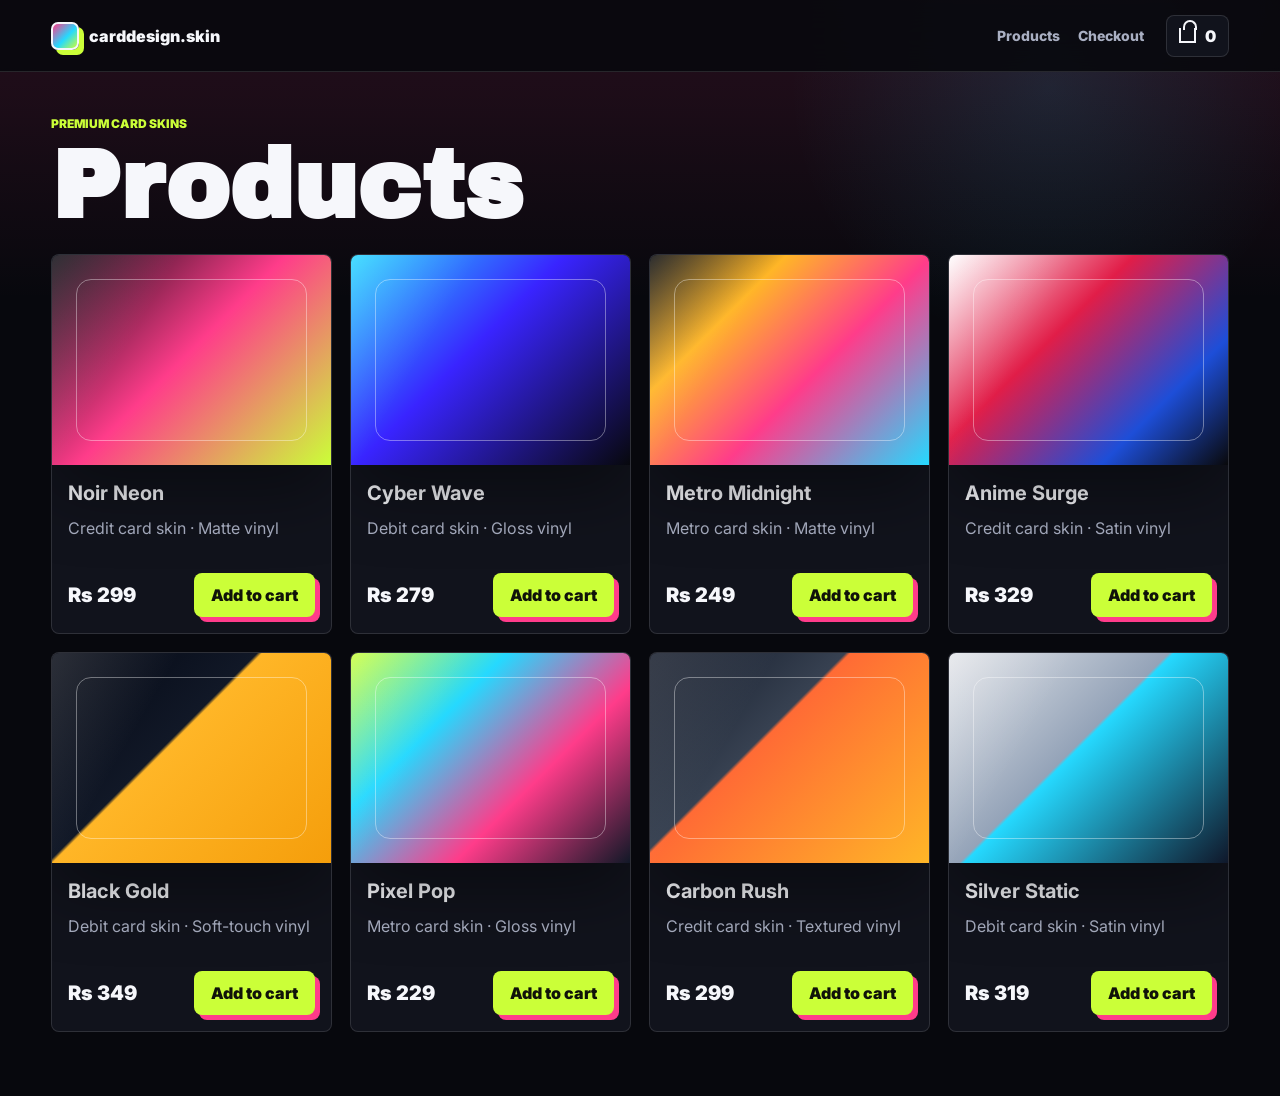
==== index.html @ 32e3e3f6 "initial commit - checkout flow" ====
<!doctype html>
<html lang="en">
  <head>
    <meta charset="UTF-8" />
    <meta name="viewport" content="width=device-width, initial-scale=1.0" />
    <title>carddesign.skin | Premium Card Skins</title>
    <meta name="description" content="Premium card skins for credit cards, debit cards, and metro cards." />
    <link rel="preconnect" href="https://fonts.googleapis.com" />
    <link rel="preconnect" href="https://fonts.gstatic.com" crossorigin />
    <link
      href="https://fonts.googleapis.com/css2?family=Archivo+Black&family=Inter:wght@400;500;600;700;800;900&display=swap"
      rel="stylesheet"
    />
    <link rel="stylesheet" href="./styles.css" />
  </head>
  <body>
    <header class="site-header">
      <a class="brand" href="./index.html" aria-label="carddesign.skin home">
        <span class="brand-mark"></span>
        <span>carddesign.skin</span>
      </a>
      <nav class="top-nav" aria-label="Primary navigation">
        <a href="./index.html">Products</a>
        <a href="./checkout.html">Checkout</a>
      </nav>
      <button class="cart-button" id="cartButton" type="button" aria-label="Open cart">
        <span class="cart-icon" aria-hidden="true"></span>
        <span id="cartCount">0</span>
      </button>
    </header>

    <main class="catalog-page">
      <section class="catalog-head" aria-labelledby="catalogTitle">
        <div>
          <p class="eyebrow">Premium card skins</p>
          <h1 id="catalogTitle">Products</h1>
        </div>
      </section>

      <section class="product-grid" id="productGrid" aria-live="polite"></section>
    </main>

    <aside class="cart-drawer" id="cartDrawer" aria-hidden="true" aria-labelledby="cartTitle">
      <div class="cart-panel">
        <div class="cart-header">
          <h2 id="cartTitle">Cart</h2>
          <button class="icon-button" id="closeCartButton" type="button" aria-label="Close cart">x</button>
        </div>
        <div class="cart-items" id="cartItems"></div>
        <div class="cart-footer">
          <div class="summary-row total">
            <span>Total</span>
            <strong id="drawerTotal">Rs 0</strong>
          </div>
          <a class="primary-action full" href="./checkout.html">Checkout</a>
        </div>
      </div>
    </aside>

    <script src="./store.js"></script>
    <script src="./app.js"></script>
  </body>
</html>
---- styles.css ----
:root {
  --bg: #07080d;
  --surface: #11131c;
  --surface-2: #191d2a;
  --ink: #f6f7fb;
  --muted: #a9afc2;
  --line: rgba(255, 255, 255, 0.12);
  --hot: #ff3c8a;
  --acid: #cbff38;
  --cyan: #25d9ff;
  --radius: 8px;
  --shadow: 0 26px 70px rgba(0, 0, 0, 0.42);
}

* {
  box-sizing: border-box;
}

body {
  margin: 0;
  min-height: 100vh;
  background:
    linear-gradient(180deg, rgba(255, 60, 138, 0.13), transparent 300px),
    radial-gradient(circle at 82% 8%, rgba(37, 217, 255, 0.12), transparent 260px),
    var(--bg);
  color: var(--ink);
  font-family: Inter, system-ui, -apple-system, BlinkMacSystemFont, "Segoe UI", sans-serif;
  letter-spacing: 0;
}

a {
  color: inherit;
  text-decoration: none;
}

button,
input {
  font: inherit;
}

.site-header {
  position: sticky;
  top: 0;
  z-index: 20;
  display: grid;
  grid-template-columns: 1fr auto auto;
  align-items: center;
  gap: 22px;
  min-height: 72px;
  padding: 14px clamp(16px, 4vw, 56px);
  border-bottom: 1px solid var(--line);
  background: rgba(7, 8, 13, 0.88);
  backdrop-filter: blur(18px);
}

.brand,
.top-nav,
.filters,
.cart-header,
.summary-row,
.checkout-actions {
  display: flex;
  align-items: center;
}

.brand {
  gap: 10px;
  min-width: 0;
  font-weight: 900;
}

.brand span:last-child {
  overflow: hidden;
  text-overflow: ellipsis;
  white-space: nowrap;
}

.brand-mark {
  flex: 0 0 auto;
  width: 28px;
  height: 28px;
  border: 2px solid var(--ink);
  border-radius: 7px;
  background: linear-gradient(135deg, var(--hot), var(--cyan) 55%, var(--acid));
  box-shadow: 5px 5px 0 var(--acid);
}

.top-nav {
  gap: 18px;
  color: var(--muted);
  font-size: 14px;
  font-weight: 800;
}

.top-nav a:hover,
.top-nav a:focus-visible,
.nav-button:hover,
.nav-button:focus-visible,
.back-link:hover,
.back-link:focus-visible {
  color: var(--ink);
}

.nav-button {
  border: 0;
  background: transparent;
  color: var(--muted);
  padding: 0;
  font-weight: 800;
  cursor: pointer;
}

.cart-button,
.icon-button {
  display: inline-grid;
  place-items: center;
  min-height: 42px;
  border: 1px solid var(--line);
  border-radius: var(--radius);
  background: var(--surface);
  color: var(--ink);
  cursor: pointer;
}

.cart-button {
  grid-template-columns: 18px auto;
  gap: 8px;
  padding: 0 12px;
  font-weight: 900;
}

.icon-button {
  width: 42px;
}

.cart-icon {
  position: relative;
  width: 17px;
  height: 15px;
  border: 2px solid currentColor;
  border-top: 0;
}

.cart-icon::before {
  content: "";
  position: absolute;
  left: 2px;
  top: -8px;
  width: 10px;
  height: 8px;
  border: 2px solid currentColor;
  border-bottom: 0;
  border-radius: 8px 8px 0 0;
}

.catalog-page,
.checkout-page,
.admin-page,
.login-page {
  padding: clamp(20px, 4vw, 44px) clamp(16px, 4vw, 56px) 64px;
}

.login-page {
  min-height: 100vh;
  display: grid;
  place-items: center;
}

.login-panel {
  width: min(100%, 430px);
  border: 1px solid var(--line);
  border-radius: var(--radius);
  background: var(--surface);
  box-shadow: var(--shadow);
  padding: 24px;
  display: grid;
  gap: 22px;
}

.catalog-head,
.checkout-head {
  display: grid;
  gap: 18px;
  margin-bottom: 22px;
}

.catalog-head {
  grid-template-columns: minmax(0, 1fr);
  align-items: end;
}

.eyebrow {
  margin: 0 0 10px;
  color: var(--acid);
  font-size: 12px;
  font-weight: 900;
  text-transform: uppercase;
}

h1,
h2 {
  margin: 0;
  font-family: "Archivo Black", Inter, sans-serif;
  letter-spacing: 0;
  line-height: 0.95;
}

h1 {
  font-size: clamp(42px, 8vw, 96px);
}

h2 {
  font-size: clamp(26px, 4vw, 42px);
}

h3 {
  margin: 0;
  font-size: 20px;
}

.search-box,
label {
  display: grid;
  gap: 8px;
  color: var(--muted);
  font-size: 12px;
  font-weight: 900;
  text-transform: uppercase;
}

input {
  width: 100%;
  min-height: 46px;
  border: 1px solid var(--line);
  border-radius: var(--radius);
  background: #0c0e15;
  color: var(--ink);
  padding: 0 14px;
  outline: 0;
}

input:focus {
  border-color: var(--cyan);
  box-shadow: 0 0 0 3px rgba(37, 217, 255, 0.16);
}

.catalog-tools {
  margin-bottom: 18px;
}

.filters {
  flex-wrap: wrap;
  gap: 10px;
}

.filter-button,
.primary-action,
.secondary-action,
.add-button {
  min-height: 44px;
  border-radius: var(--radius);
  border: 1px solid transparent;
  display: inline-flex;
  align-items: center;
  justify-content: center;
  gap: 8px;
  padding: 0 16px;
  font-weight: 900;
  cursor: pointer;
}

.filter-button,
.secondary-action {
  background: var(--surface);
  color: var(--ink);
  border-color: var(--line);
}

.filter-button.active {
  background: var(--hot);
  color: white;
}

.primary-action,
.add-button {
  background: var(--acid);
  color: #101309;
  box-shadow: 5px 5px 0 var(--hot);
}

.full {
  width: 100%;
}

.product-grid {
  display: grid;
  grid-template-columns: repeat(4, minmax(0, 1fr));
  gap: 18px;
}

.product-card {
  border: 1px solid var(--line);
  border-radius: var(--radius);
  background: var(--surface);
  overflow: hidden;
}

.product-art,
.cart-thumb {
  background:
    linear-gradient(120deg, rgba(255, 255, 255, 0.16), transparent 32%),
    var(--skin-bg);
}

.product-art {
  position: relative;
  min-height: 210px;
  box-shadow: var(--shadow);
}

.product-art::after {
  content: "";
  position: absolute;
  inset: 24px;
  border: 1px solid rgba(255, 255, 255, 0.38);
  border-radius: 15px;
}

.product-body {
  display: grid;
  gap: 12px;
  padding: 16px;
}

.product-meta {
  min-height: 44px;
  margin: 0;
  color: var(--muted);
  line-height: 1.45;
}

.product-footer {
  display: grid;
  grid-template-columns: 1fr auto;
  align-items: center;
  gap: 12px;
}

.price {
  font-size: 20px;
  font-weight: 900;
}

.checkout-layout {
  display: grid;
  grid-template-columns: minmax(0, 1fr) 380px;
  gap: 20px;
  align-items: start;
}

.checkout-form,
.order-summary {
  border: 1px solid var(--line);
  border-radius: var(--radius);
  background: var(--surface);
  padding: 20px;
}

.form-grid {
  display: grid;
  grid-template-columns: repeat(2, minmax(0, 1fr));
  gap: 16px;
}

.wide {
  grid-column: 1 / -1;
}

.checkout-actions {
  flex-wrap: wrap;
  gap: 12px;
  margin-top: 18px;
}

.status-line {
  min-height: 22px;
  margin: 16px 0 0;
  color: var(--acid);
  font-weight: 800;
  line-height: 1.45;
}

.back-link {
  width: fit-content;
  color: var(--muted);
  font-size: 14px;
  font-weight: 900;
}

.summary-row {
  justify-content: space-between;
  gap: 16px;
  padding: 12px 0;
  border-top: 1px solid var(--line);
}

.summary-row.total {
  font-size: 20px;
}

.summary-item,
.cart-item {
  display: grid;
  gap: 10px;
  padding: 12px 0;
  border-top: 1px solid var(--line);
}

.summary-item {
  grid-template-columns: 1fr auto;
}

.summary-item span,
.cart-item span,
.muted {
  color: var(--muted);
}

.summary-item span,
.cart-item span {
  display: block;
  margin-top: 3px;
  font-size: 13px;
}

.cart-drawer {
  position: fixed;
  inset: 0;
  z-index: 40;
  display: none;
  justify-content: flex-end;
  background: rgba(0, 0, 0, 0.62);
}

.cart-drawer.open {
  display: flex;
}

.cart-panel {
  width: min(100%, 430px);
  min-height: 100%;
  background: var(--surface);
  border-left: 1px solid var(--line);
  box-shadow: var(--shadow);
  padding: 20px;
  display: grid;
  grid-template-rows: auto 1fr auto;
}

.cart-header {
  justify-content: space-between;
}

.cart-item {
  grid-template-columns: 70px 1fr auto;
  align-items: center;
}

.cart-thumb {
  width: 58px;
  aspect-ratio: 1.585 / 1;
  border-radius: 8px;
}

.qty-controls {
  display: flex;
  align-items: center;
  gap: 8px;
}

.qty-controls button {
  width: 30px;
  height: 30px;
  border: 1px solid var(--line);
  border-radius: 6px;
  background: #0b0d14;
  color: var(--ink);
  cursor: pointer;
}

.admin-toolbar {
  display: flex;
  align-items: center;
  justify-content: space-between;
  gap: 16px;
  margin-bottom: 18px;
  border: 1px solid var(--line);
  border-radius: var(--radius);
  background: var(--surface);
  padding: 16px;
}

.admin-toolbar p {
  margin: 6px 0 0;
}

.orders-list {
  display: grid;
  gap: 16px;
}

.admin-order {
  border: 1px solid var(--line);
  border-radius: var(--radius);
  background: var(--surface);
  padding: 18px;
}

.confirmation-panel {
  border: 1px solid var(--line);
  border-radius: var(--radius);
  background: var(--surface);
  padding: 20px;
}

.confirmation-panel .primary-action {
  margin-top: 18px;
}

.confirmation-head {
  display: flex;
  align-items: start;
  justify-content: space-between;
  gap: 16px;
  padding-bottom: 14px;
  border-bottom: 1px solid var(--line);
}

.admin-order-head {
  display: flex;
  align-items: start;
  justify-content: space-between;
  gap: 16px;
  padding-bottom: 14px;
  border-bottom: 1px solid var(--line);
}

.admin-order-head p,
.admin-grid p {
  margin: 6px 0 0;
}

.status-pill {
  border-radius: 999px;
  background: rgba(203, 255, 56, 0.12);
  color: var(--acid);
  padding: 8px 12px;
  font-size: 12px;
  font-weight: 900;
  text-transform: uppercase;
}

.admin-grid {
  display: grid;
  grid-template-columns: repeat(4, minmax(0, 1fr));
  gap: 16px;
  padding-top: 16px;
}

.admin-grid h3 {
  font-size: 13px;
  text-transform: uppercase;
  color: var(--muted);
}

.admin-items {
  display: flex;
  flex-wrap: wrap;
  gap: 8px;
  margin-top: 16px;
}

.admin-items span {
  border: 1px solid var(--line);
  border-radius: 999px;
  padding: 8px 10px;
  color: var(--muted);
  font-size: 13px;
  font-weight: 800;
}

@media (max-width: 1080px) {
  .product-grid {
    grid-template-columns: repeat(3, minmax(0, 1fr));
  }

  .checkout-layout {
    grid-template-columns: 1fr;
  }

  .admin-grid {
    grid-template-columns: repeat(2, minmax(0, 1fr));
  }
}

@media (max-width: 760px) {
  .site-header {
    grid-template-columns: 1fr auto;
  }

  .top-nav {
    display: none;
  }

  .catalog-head,
  .form-grid {
    grid-template-columns: 1fr;
  }

  .product-grid {
    grid-template-columns: repeat(2, minmax(0, 1fr));
  }

  .admin-toolbar,
  .admin-order-head {
    align-items: stretch;
    flex-direction: column;
  }

  .admin-grid {
    grid-template-columns: 1fr;
  }
}

@media (max-width: 520px) {
  .product-grid {
    grid-template-columns: 1fr;
  }

  .product-art {
    min-height: 190px;
  }
}
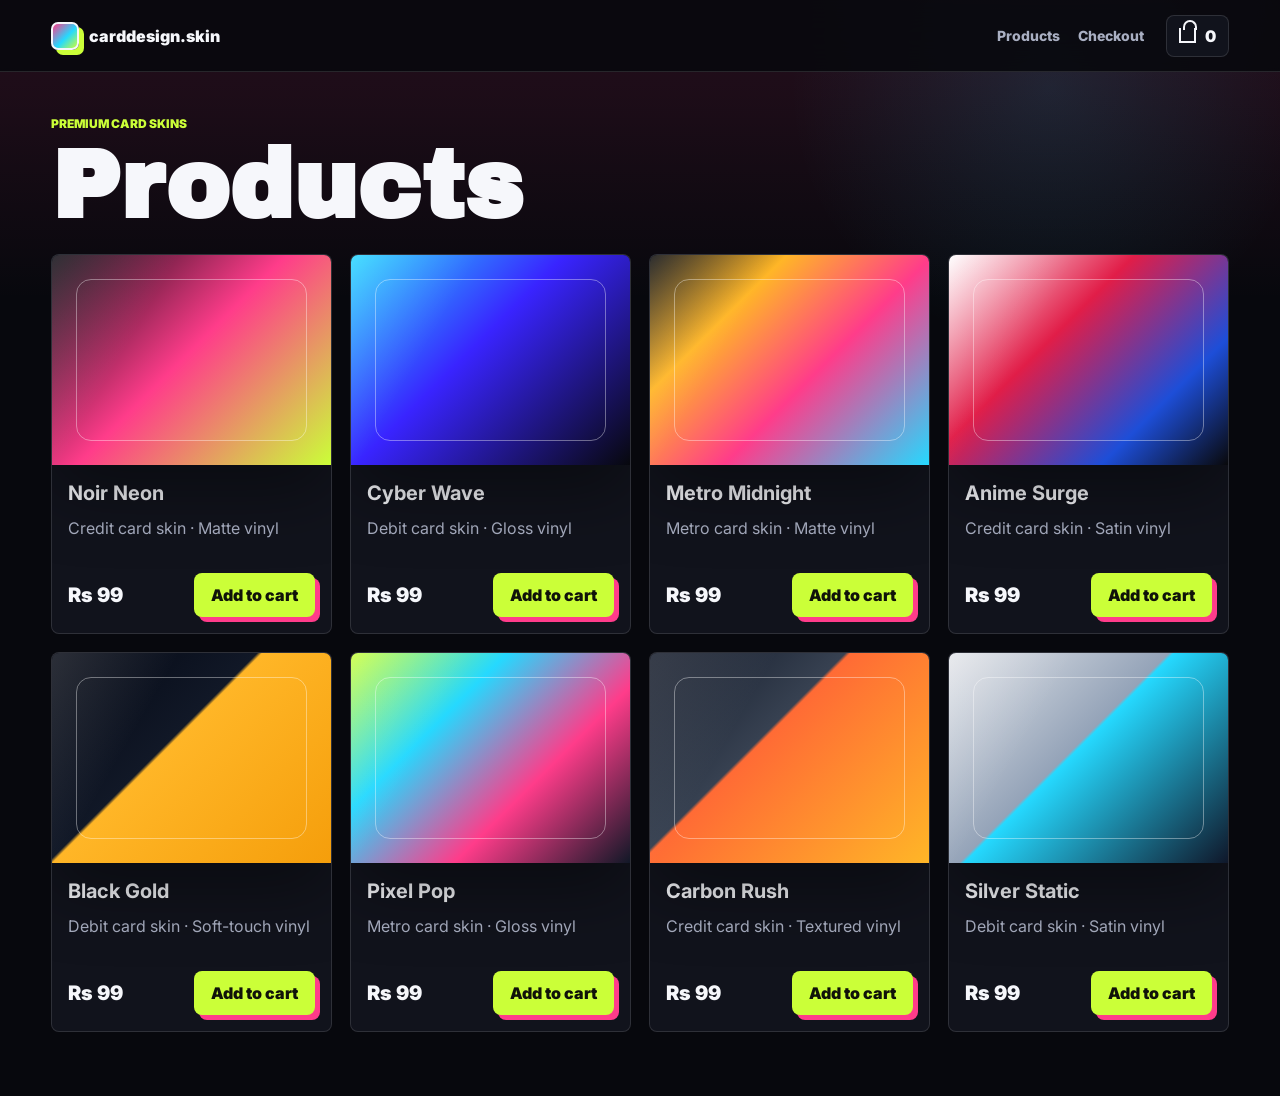
==== commit 2ebfb40c: "Enhance cart display with promotional messages and add item added notifications Update checkout and " ====
--- a/index.html
+++ b/index.html
@@ -46,8 +46,25 @@
           <h2 id="cartTitle">Cart</h2>
           <button class="icon-button" id="closeCartButton" type="button" aria-label="Close cart">x</button>
         </div>
+        <div class="cart-promo">
+          <span class="promo-tag">Buy 2 Get 1 Free</span>
+          <p id="cartPromoMsg" class="promo-msg">Add 3 items and the cheapest is free.</p>
+          <p id="cartShipMsg" class="promo-msg ship">Free shipping over Rs 499.</p>
+        </div>
         <div class="cart-items" id="cartItems"></div>
         <div class="cart-footer">
+          <div class="summary-row">
+            <span>Subtotal</span>
+            <strong id="drawerSubtotal">Rs 0</strong>
+          </div>
+          <div class="summary-row" id="drawerDiscountRow" hidden>
+            <span>Buy 2 Get 1 Free</span>
+            <strong id="drawerDiscount">- Rs 0</strong>
+          </div>
+          <div class="summary-row">
+            <span>Shipping</span>
+            <strong id="drawerShipping">Rs 0</strong>
+          </div>
           <div class="summary-row total">
             <span>Total</span>
             <strong id="drawerTotal">Rs 0</strong>
--- a/styles.css
+++ b/styles.css
@@ -641,3 +641,75 @@
     min-height: 190px;
   }
 }
+
+.product-card.out-of-stock { opacity: 0.7; }
+.product-art { position: relative; }
+.stock-badge {
+  position: absolute; top: 12px; left: 12px;
+  background: rgba(0,0,0,0.75); color: #fff;
+  padding: 4px 10px; border-radius: 999px;
+  font-size: 12px; font-weight: 700; letter-spacing: 0.04em;
+}
+.add-button:disabled { opacity: 0.5; cursor: not-allowed; }
+
+.admin-catalog { display: grid; gap: 10px; margin-top: 20px; }
+.catalog-row {
+  display: grid;
+  grid-template-columns: 1.4fr 0.8fr 0.8fr auto;
+  gap: 10px; align-items: center;
+  padding: 10px 14px;
+  background: rgba(255,255,255,0.04);
+  border: 1px solid rgba(255,255,255,0.08);
+  border-radius: 12px;
+}
+.catalog-row input {
+  width: 100%; padding: 8px 10px;
+  border-radius: 8px; border: 1px solid rgba(255,255,255,0.12);
+  background: rgba(0,0,0,0.25); color: inherit; font: inherit;
+}
+.catalog-row .stock-tag {
+  font-size: 12px; font-weight: 700;
+  padding: 2px 8px; border-radius: 999px;
+  display: inline-block; margin-left: 8px;
+}
+.stock-tag.in { background: rgba(0,200,120,0.18); color: #4ade80; }
+.stock-tag.out { background: rgba(255,80,120,0.18); color: #fb7185; }
+.catalog-row label { font-size: 12px; color: rgba(255,255,255,0.6); display: block; margin-bottom: 2px; }
+@media (max-width: 720px) {
+  .catalog-row { grid-template-columns: 1fr 1fr; }
+}
+
+.cart-promo {
+  margin: 0 16px 12px;
+  padding: 10px 14px;
+  border-radius: 12px;
+  background: linear-gradient(135deg, rgba(203,255,56,0.12), rgba(255,60,138,0.12));
+  border: 1px solid rgba(203,255,56,0.25);
+}
+.promo-tag {
+  display: inline-block;
+  background: #cbff38; color: #0a0a0a;
+  font-weight: 800; font-size: 11px; letter-spacing: 0.06em;
+  padding: 3px 8px; border-radius: 999px;
+  text-transform: uppercase;
+}
+.promo-msg { margin: 6px 0 0; font-size: 13px; color: rgba(255,255,255,0.85); }
+.promo-msg.ship { color: rgba(255,255,255,0.65); }
+
+.cart-toast {
+  position: fixed;
+  left: 50%; bottom: 32px;
+  transform: translate(-50%, 20px);
+  background: #0a0a0a; color: #fff;
+  border: 1px solid rgba(203,255,56,0.4);
+  padding: 12px 18px; border-radius: 999px;
+  font-weight: 600; font-size: 14px;
+  box-shadow: 0 12px 30px rgba(0,0,0,0.4);
+  opacity: 0; pointer-events: none;
+  transition: opacity 220ms ease, transform 220ms ease;
+  z-index: 1000;
+}
+.cart-toast.show {
+  opacity: 1;
+  transform: translate(-50%, 0);
+}
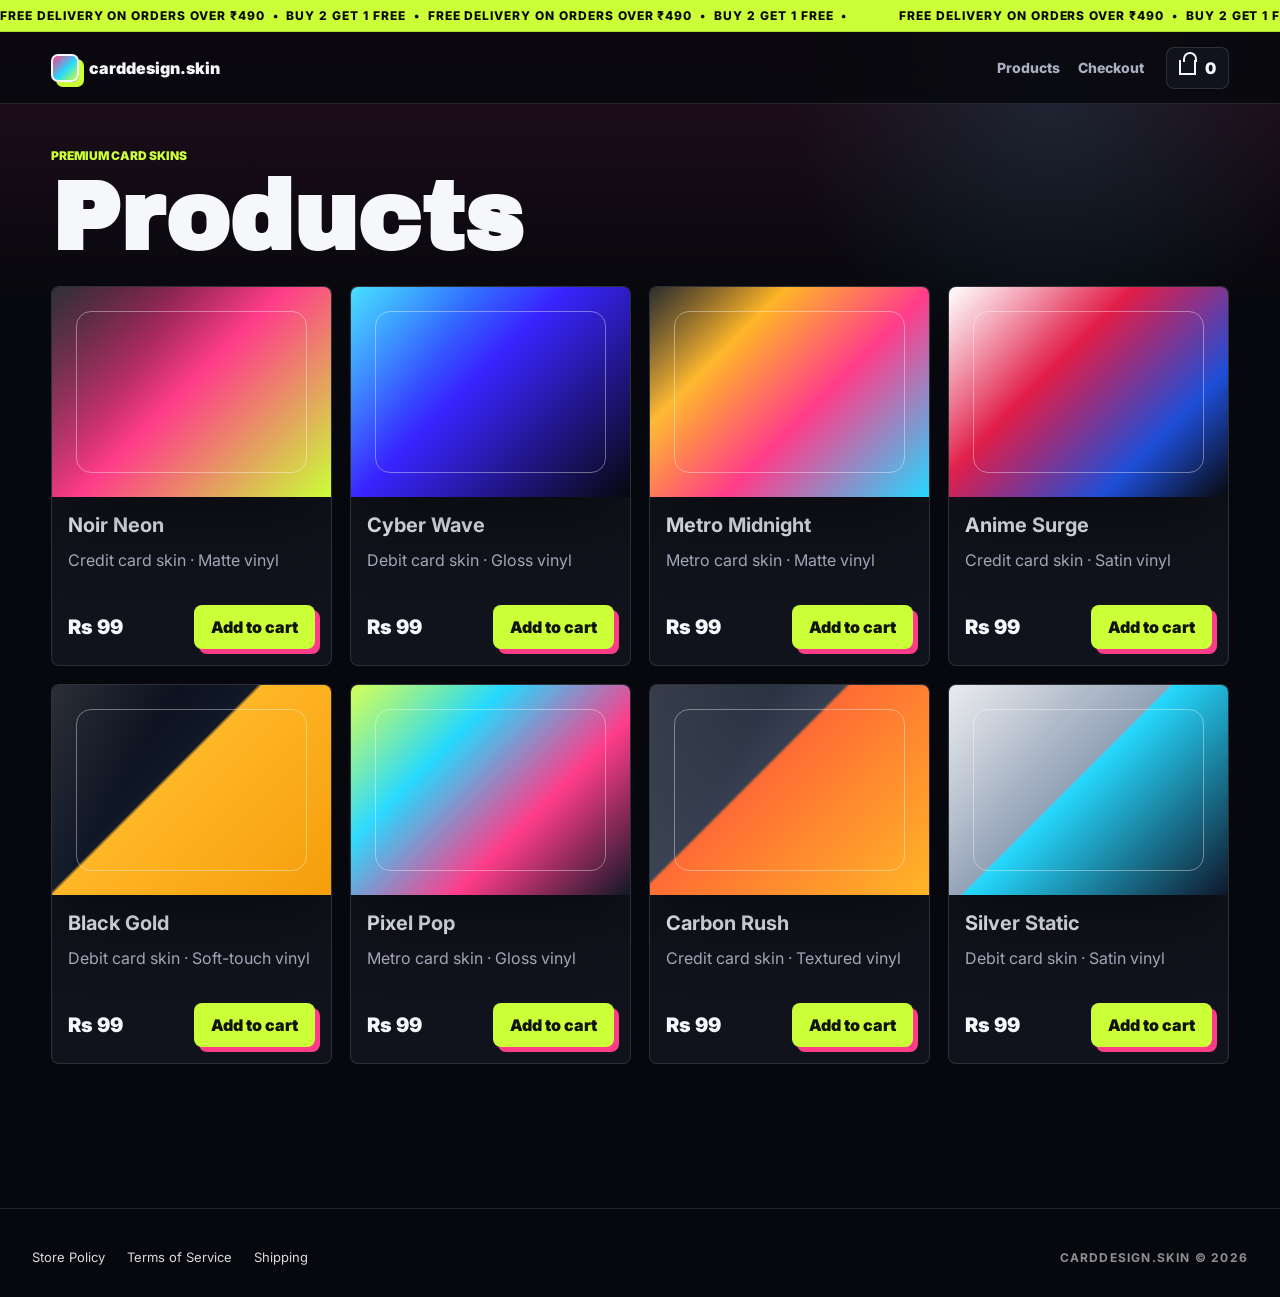
==== commit 0b87b769: "Add scrolling marquee, site footer, and admin panel tabs Integrates a scrolling marquee and site foo" ====
--- a/index.html
+++ b/index.html
@@ -14,6 +14,12 @@
     <link rel="stylesheet" href="./styles.css" />
   </head>
   <body>
+    <div class="marquee" aria-hidden="true">
+      <div class="marquee-track">
+        <span>FREE DELIVERY ON ORDERS OVER ₹490 &nbsp;•&nbsp; BUY 2 GET 1 FREE &nbsp;•&nbsp; FREE DELIVERY ON ORDERS OVER ₹490 &nbsp;•&nbsp; BUY 2 GET 1 FREE &nbsp;•&nbsp;</span>
+        <span>FREE DELIVERY ON ORDERS OVER ₹490 &nbsp;•&nbsp; BUY 2 GET 1 FREE &nbsp;•&nbsp; FREE DELIVERY ON ORDERS OVER ₹490 &nbsp;•&nbsp; BUY 2 GET 1 FREE &nbsp;•&nbsp;</span>
+      </div>
+    </div>
     <header class="site-header">
       <a class="brand" href="./index.html" aria-label="carddesign.skin home">
         <span class="brand-mark"></span>
@@ -74,6 +80,15 @@
       </div>
     </aside>
 
+    <footer class="site-footer">
+      <div class="footer-links">
+        <a href="#">Store Policy</a>
+        <a href="#">Terms of Service</a>
+        <a href="#">Shipping</a>
+      </div>
+      <div class="footer-copy">CARDDESIGN.SKIN © 2026</div>
+    </footer>
+
     <script src="./store.js"></script>
     <script src="./app.js"></script>
   </body>
--- a/styles.css
+++ b/styles.css
@@ -713,3 +713,131 @@
   opacity: 1;
   transform: translate(-50%, 0);
 }
+
+[hidden] { display: none !important; }
+
+.cart-promo {
+  background: none;
+  border: none;
+  padding: 4px 16px 8px;
+  margin: 0;
+  color: var(--muted);
+  font-size: 12px;
+}
+.cart-promo .promo-tag {
+  display: none;
+}
+.cart-promo .promo-msg {
+  margin: 2px 0;
+  color: rgba(255,255,255,0.55);
+  font-size: 12px;
+}
+.cart-promo .promo-msg.ship {
+  color: rgba(255,255,255,0.45);
+}
+
+.marquee {
+  overflow: hidden;
+  background: #cbff38;
+  color: #0a0a0a;
+  padding: 8px 0;
+  font-weight: 800;
+  font-size: 12px;
+  letter-spacing: 0.08em;
+  border-bottom: 1px solid rgba(0,0,0,0.15);
+}
+.marquee-track {
+  display: inline-flex;
+  white-space: nowrap;
+  gap: 24px;
+  animation: marquee 32s linear infinite;
+  will-change: transform;
+}
+.marquee-track > span { padding-right: 24px; }
+@keyframes marquee {
+  from { transform: translateX(0); }
+  to { transform: translateX(-50%); }
+}
+@media (prefers-reduced-motion: reduce) {
+  .marquee-track { animation: none; }
+}
+
+.site-footer {
+  margin-top: 80px;
+  padding: 40px 32px 32px;
+  border-top: 1px solid var(--line);
+  display: flex;
+  flex-wrap: wrap;
+  align-items: center;
+  justify-content: space-between;
+  gap: 16px;
+  color: rgba(255,255,255,0.7);
+  font-size: 13px;
+}
+.footer-links {
+  display: flex;
+  gap: 22px;
+  flex-wrap: wrap;
+}
+.footer-links a {
+  color: rgba(255,255,255,0.85);
+  text-decoration: none;
+  transition: color 150ms ease;
+}
+.footer-links a:hover { color: #cbff38; }
+.footer-copy {
+  font-weight: 700;
+  letter-spacing: 0.1em;
+  font-size: 12px;
+  color: rgba(255,255,255,0.55);
+}
+
+.admin-tabs {
+  display: flex;
+  gap: 6px;
+  margin-bottom: 18px;
+  border-bottom: 1px solid var(--line);
+}
+.admin-tab {
+  background: none;
+  border: none;
+  color: rgba(255,255,255,0.55);
+  padding: 10px 16px;
+  font: inherit;
+  font-weight: 600;
+  cursor: pointer;
+  border-bottom: 2px solid transparent;
+  margin-bottom: -1px;
+}
+.admin-tab:hover { color: rgba(255,255,255,0.9); }
+.admin-tab.active {
+  color: #cbff38;
+  border-bottom-color: #cbff38;
+}
+
+.admin-images { display: grid; gap: 10px; }
+.image-row {
+  display: grid;
+  grid-template-columns: 80px 1fr auto;
+  gap: 14px;
+  align-items: center;
+  padding: 12px 14px;
+  background: rgba(255,255,255,0.04);
+  border: 1px solid rgba(255,255,255,0.08);
+  border-radius: 12px;
+}
+.image-preview {
+  width: 80px;
+  height: 56px;
+  border-radius: 8px;
+  background: var(--skin-bg, linear-gradient(135deg, #1f2937, #111827));
+  border: 1px solid rgba(255,255,255,0.08);
+}
+.image-info strong { display: block; }
+.image-info p { margin: 2px 0 0; font-size: 12px; }
+.image-actions { display: flex; gap: 8px; align-items: center; }
+.upload-label { cursor: pointer; }
+@media (max-width: 720px) {
+  .image-row { grid-template-columns: 60px 1fr; }
+  .image-actions { grid-column: 1 / -1; justify-content: flex-end; }
+}
